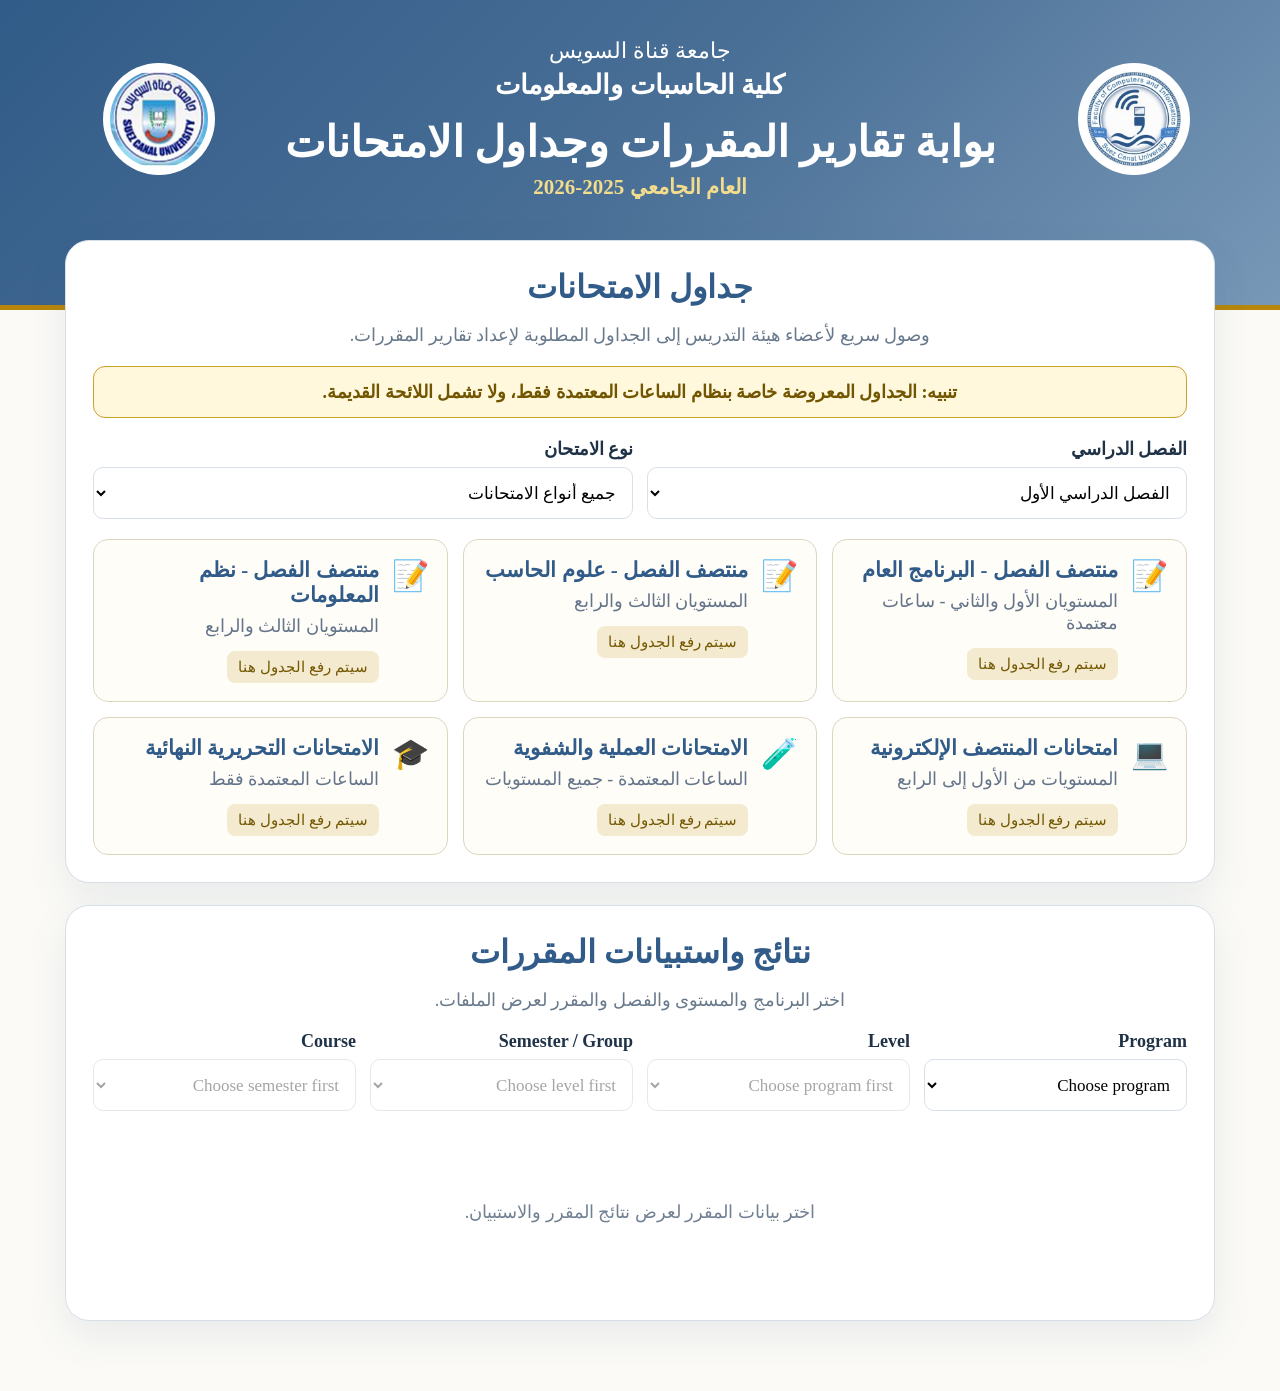
==== index.html @ 8e6a47ce "Add files via upload" ====
<!doctype html><html lang="ar" dir="rtl"><head><meta charset="utf-8"><meta name="viewport" content="width=device-width,initial-scale=1"><title>بوابة تقارير المقررات وجداول الامتحانات</title><link rel="stylesheet" href="assets/style.css"></head><body>
<header><div class="identity"><img src="faculty_computers_information_logo.png" alt="شعار الكلية" class="logo"><div><p>جامعة قناة السويس</p><h2>كلية الحاسبات والمعلومات</h2><h1>بوابة تقارير المقررات وجداول الامتحانات</h1><strong>العام الجامعي 2025-2026</strong></div><img src="suez_canal_university_logo.png" alt="شعار الجامعة" class="logo"></div></header>
<main class="wrap"><section class="timetables"><div class="section-head"><h2>جداول الامتحانات</h2><p>وصول سريع لأعضاء هيئة التدريس إلى الجداول المطلوبة لإعداد تقارير المقررات.</p></div><div class="notice">تنبيه: الجداول المعروضة خاصة بنظام الساعات المعتمدة فقط، ولا تشمل اللائحة القديمة.</div><div class="controls"><label>الفصل الدراسي<select id="term"><option value="first-semester">الفصل الدراسي الأول</option><option value="second-semester">الفصل الدراسي الثاني</option></select></label><label>نوع الامتحان<select id="examType"><option value="all">جميع أنواع الامتحانات</option><option value="midterm">امتحانات المنتصف</option><option value="electronic">المنتصف الإلكتروني</option><option value="practical">العملي والشفوي</option><option value="final">الامتحانات النهائية</option></select></label></div><div id="tableCards" class="table-grid"></div></section>
<section class="course-area"><div class="section-head"><h2>نتائج واستبيانات المقررات</h2><p>اختر البرنامج والمستوى والفصل والمقرر لعرض الملفات.</p></div><div class="filters"><label>Program<select id="program"><option value="">Choose program</option></select></label><label>Level<select id="level" disabled></select></label><label>Semester / Group<select id="group" disabled></select></label><label>Course<select id="course" disabled></select></label></div><div id="empty" class="empty">اختر بيانات المقرر لعرض نتائج المقرر والاستبيان.</div><div id="details" hidden><div class="course-head"><div><h2 id="courseTitle"></h2><span id="courseCode"></span></div><span id="badge"></span></div><div class="files"><div id="fileList" class="file-list"></div><div class="viewer"><div class="viewer-bar"><strong id="fileTitle"></strong><a id="openPdf" target="_blank" rel="noopener">فتح ملف PDF</a></div><div id="viewerBody"></div></div></div></div></section></main>
<script src="assets/timetables.js"></script><script src="data.js"></script><script src="assets/app.js"></script></body></html>
---- assets/style.css ----
:root{--navy:#496f96;--navy2:#7898b7;--gold:#b8860b;--cream:#fbfaf6;--line:#d9e0e7}*{box-sizing:border-box}body,button,input,select{font-family:"Times New Roman",Times,serif}body{margin:0;background:var(--cream);color:#203247;font-size:18px}header{padding:38px 20px 105px;background:linear-gradient(135deg,#315b88,var(--navy),var(--navy2));color:#fff;border-bottom:5px solid var(--gold)}.identity{max-width:1100px;margin:auto;display:grid;grid-template-columns:125px 1fr 125px;align-items:center;gap:20px;text-align:center}.logo{width:112px;height:112px;border-radius:50%;object-fit:contain;background:#fff;padding:7px}.identity p{margin:0;font-size:22px}.identity h2{margin:5px;font-size:27px}.identity h1{margin:16px 0 8px;font-size:43px}.identity strong{color:#f3dc8c;font-size:21px}.wrap{max-width:1180px;margin:auto}.timetables,.course-area{background:#fff;border:1px solid #d7dfe7;border-radius:24px;padding:27px;box-shadow:0 15px 40px #315b8818}.timetables{margin:-70px 15px 22px}.course-area{margin:0 15px 70px}.section-head{text-align:center}.section-head h2{margin:0;color:#315b88;font-size:32px}.section-head p{color:#68798b}.notice{margin:20px 0;padding:14px;text-align:center;border:1px solid #c8a22c;background:#fff8dc;color:#725500;border-radius:12px;font-weight:bold}.controls,.filters{display:grid;grid-template-columns:repeat(2,1fr);gap:14px;margin:20px 0}.filters{grid-template-columns:repeat(4,1fr)}label{font-weight:bold}select{display:block;width:100%;height:52px;margin-top:7px;padding:0 12px;border:1px solid var(--line);border-radius:10px;background:#fff;font-size:17px}.table-grid{display:grid;grid-template-columns:repeat(3,1fr);gap:15px}.table-card{padding:18px;border:1px solid #ddd6bf;border-radius:15px;background:#fffdf8;display:flex;gap:13px}.exam-icon{font-size:30px}.table-card h3{margin:0;color:#315b88;font-size:21px}.table-card p{margin:7px 0 14px;color:#64748b}.table-card a{display:inline-block;padding:8px 12px;color:#fff;background:#315b88;border-radius:8px;text-decoration:none}.checking-tag,.missing-tag{display:inline-block;padding:7px 11px;border-radius:8px;font-size:15px}.checking-tag{background:#eef2f6}.missing-tag{background:#f4ead0;color:#735800}.empty{padding:70px 20px;text-align:center;color:#718093}.course-head{display:flex;justify-content:space-between;align-items:center}.course-head h2{margin-bottom:5px}.course-head #badge{padding:8px 12px;border-radius:99px;background:#eef3f8;color:#315b88}.files{display:grid;grid-template-columns:230px 1fr;gap:18px;margin-top:20px}.file-list button{display:block;width:100%;padding:15px;margin-bottom:10px;text-align:left;border:1px solid var(--line);border-radius:11px;background:#fff;font-size:17px}.file-list button strong,.file-list button small{display:block}.file-list button.active{background:#eef3f8;border-color:#496f96}.viewer{border:1px solid var(--line);border-radius:13px;overflow:hidden}.viewer-bar{padding:13px;display:flex;justify-content:space-between}.viewer-bar a{padding:8px 12px;border-radius:8px;background:#315b88;color:#fff;text-decoration:none}iframe{width:100%;height:620px;border:0}.checking{min-height:450px;display:grid;place-items:center}.unavailable{min-height:450px;padding:35px;display:flex;flex-direction:column;align-items:center;justify-content:center;text-align:center;background:#f8fafc}.unavailable>div{font-size:42px}.unavailable h3{font-size:27px;color:#315b88}.unavailable p{font-size:21px;line-height:1.8}.unavailable span{padding:9px 17px;border-radius:99px;background:#315b88;color:#fff}@media(max-width:850px){.table-grid{grid-template-columns:1fr 1fr}.filters{grid-template-columns:1fr 1fr}.files{grid-template-columns:1fr}}@media(max-width:600px){.identity{grid-template-columns:65px 1fr 65px;gap:8px}.logo{width:62px;height:62px}.identity h1{font-size:27px}.identity h2{font-size:20px}.identity p{font-size:17px}.table-grid,.controls,.filters{grid-template-columns:1fr}.timetables{margin-top:-60px}}
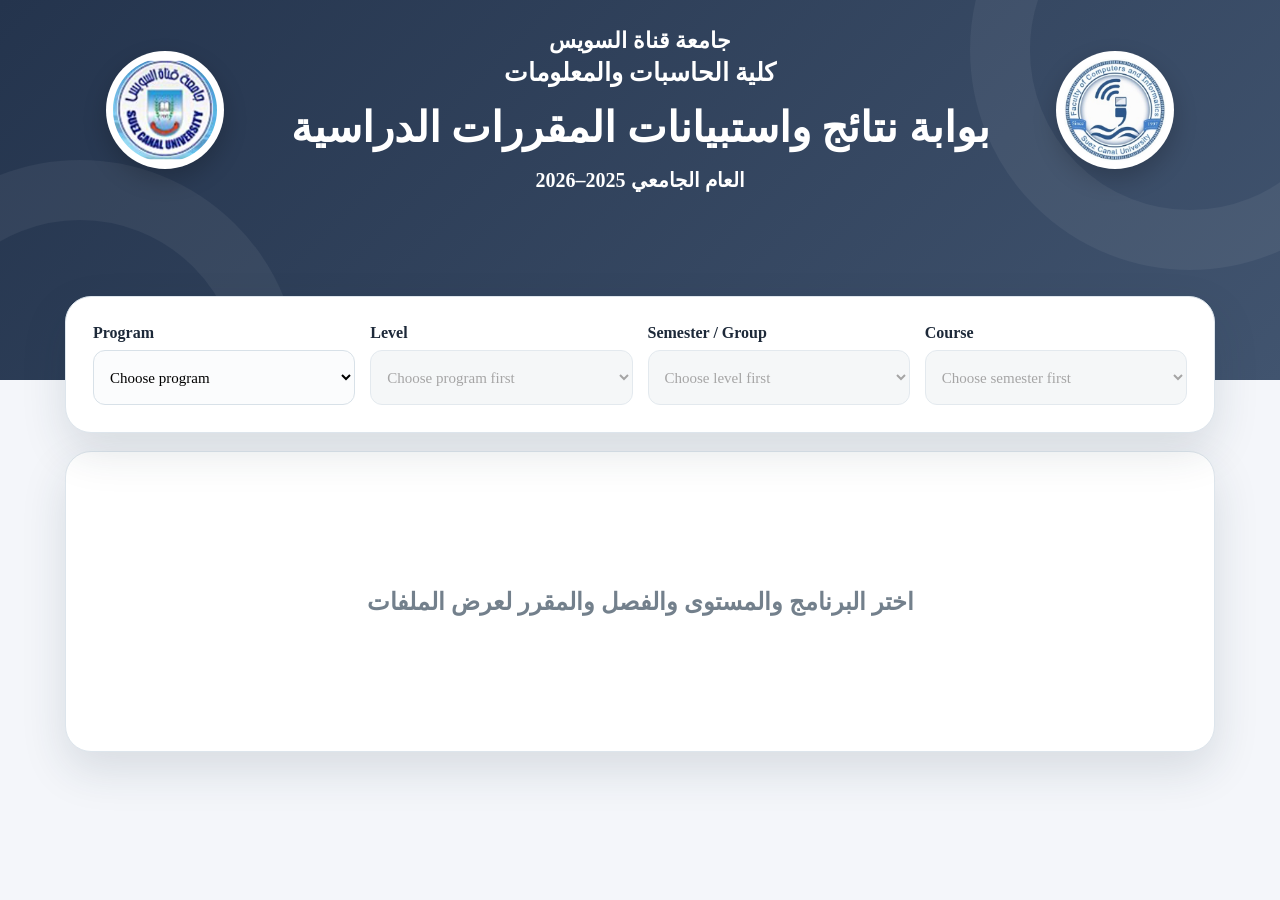
==== commit 70ed143c: "Add files via upload" ====
--- a/index.html
+++ b/index.html
@@ -1,5 +1,30 @@
-<!doctype html><html lang="ar" dir="rtl"><head><meta charset="utf-8"><meta name="viewport" content="width=device-width,initial-scale=1"><title>بوابة تقارير المقررات وجداول الامتحانات</title><link rel="stylesheet" href="assets/style.css"></head><body>
-<header><div class="identity"><img src="faculty_computers_information_logo.png" alt="شعار الكلية" class="logo"><div><p>جامعة قناة السويس</p><h2>كلية الحاسبات والمعلومات</h2><h1>بوابة تقارير المقررات وجداول الامتحانات</h1><strong>العام الجامعي 2025-2026</strong></div><img src="suez_canal_university_logo.png" alt="شعار الجامعة" class="logo"></div></header>
-<main class="wrap"><section class="timetables"><div class="section-head"><h2>جداول الامتحانات</h2><p>وصول سريع لأعضاء هيئة التدريس إلى الجداول المطلوبة لإعداد تقارير المقررات.</p></div><div class="notice">تنبيه: الجداول المعروضة خاصة بنظام الساعات المعتمدة فقط، ولا تشمل اللائحة القديمة.</div><div class="controls"><label>الفصل الدراسي<select id="term"><option value="first-semester">الفصل الدراسي الأول</option><option value="second-semester">الفصل الدراسي الثاني</option></select></label><label>نوع الامتحان<select id="examType"><option value="all">جميع أنواع الامتحانات</option><option value="midterm">امتحانات المنتصف</option><option value="electronic">المنتصف الإلكتروني</option><option value="practical">العملي والشفوي</option><option value="final">الامتحانات النهائية</option></select></label></div><div id="tableCards" class="table-grid"></div></section>
-<section class="course-area"><div class="section-head"><h2>نتائج واستبيانات المقررات</h2><p>اختر البرنامج والمستوى والفصل والمقرر لعرض الملفات.</p></div><div class="filters"><label>Program<select id="program"><option value="">Choose program</option></select></label><label>Level<select id="level" disabled></select></label><label>Semester / Group<select id="group" disabled></select></label><label>Course<select id="course" disabled></select></label></div><div id="empty" class="empty">اختر بيانات المقرر لعرض نتائج المقرر والاستبيان.</div><div id="details" hidden><div class="course-head"><div><h2 id="courseTitle"></h2><span id="courseCode"></span></div><span id="badge"></span></div><div class="files"><div id="fileList" class="file-list"></div><div class="viewer"><div class="viewer-bar"><strong id="fileTitle"></strong><a id="openPdf" target="_blank" rel="noopener">فتح ملف PDF</a></div><div id="viewerBody"></div></div></div></div></section></main>
-<script src="assets/timetables.js"></script><script src="data.js"></script><script src="assets/app.js"></script></body></html>
+<!doctype html>
+<html lang="ar" dir="rtl">
+<head>
+<meta charset="utf-8">
+<meta name="viewport" content="width=device-width,initial-scale=1">
+<title>بوابة نتائج واستبيانات المقررات الدراسية</title>
+<style>
+*{box-sizing:border-box}body{--main:#24344d;--main2:#41546f;--accent:#d7ab32;--soft:#edf1f6;--page:#f4f6fa;margin:0;font-family:"Times New Roman",Times,serif;background:var(--page);color:#1d2939;transition:.3s}body.cs-theme{--main:#087354;--main2:#15936f;--soft:#e8f5f0;--page:#eef8f4}body.is-theme{--main:#126b9c;--main2:#2789b9;--soft:#e6f2fa;--page:#eff7fb}header{position:relative;min-height:380px;padding:28px 20px 130px;background:linear-gradient(135deg,var(--main),var(--main2));color:#fff;overflow:hidden;transition:.3s}header:before,header:after{content:"";position:absolute;width:320px;height:320px;border:60px solid rgba(255,255,255,.055);border-radius:50%}header:before{right:-130px;top:-170px}header:after{left:-140px;bottom:-220px}.identity{position:relative;z-index:2;max-width:1080px;margin:auto;display:grid;grid-template-columns:130px 1fr 130px;align-items:center;gap:20px;text-align:center}.logo{width:118px;height:118px;border-radius:50%;background:#fff;padding:7px;margin:auto;object-fit:contain;box-shadow:0 10px 25px #0003}.uni{font-size:22px;font-weight:700;margin:0 0 4px}.college{font-size:25px;font-weight:700;margin:0 0 15px}.title{font-size:42px;line-height:1.25;margin:0;font-weight:800}.year{font-size:20px;font-weight:700;margin:13px 0 0}.wrap{max-width:1180px;margin:auto}.filters,.content{position:relative;background:#fff;border:1px solid #dde5ec;border-radius:26px;padding:27px;box-shadow:0 18px 45px #1c334522}.filters{direction:ltr;margin:-84px 15px 18px;display:grid;grid-template-columns:repeat(4,1fr);gap:15px;z-index:3}.content{direction:ltr;margin:0 15px 80px;min-height:300px}label{display:block;font-weight:700;margin-bottom:8px}select{width:100%;height:55px;padding:0 12px;border:1px solid #d8e1e8;border-radius:12px;background:#fbfcfd;font:15px "Times New Roman",serif}select:focus{outline:0;border-color:var(--main);box-shadow:0 0 0 3px var(--soft)}select:disabled{background:#f2f4f6}.empty{min-height:245px;display:grid;place-items:center;text-align:center;color:#73808c}.head{display:flex;justify-content:space-between;align-items:center;gap:12px}.badge{background:var(--soft);color:var(--main);padding:8px 12px;border-radius:99px;font-weight:700}.files{display:grid;grid-template-columns:225px 1fr;gap:18px;margin-top:20px}.list button{width:100%;padding:16px;text-align:left;border:1px solid #dce4e9;background:#fff;border-radius:13px;margin-bottom:10px;font:16px "Times New Roman",serif}.list button.active{background:var(--soft);border-color:var(--main)}.viewer{border:1px solid #dce4e9;border-radius:14px;overflow:hidden}.bar{padding:13px 15px;display:flex;justify-content:space-between;align-items:center}.bar a{background:var(--main);color:#fff;text-decoration:none;padding:9px 14px;border-radius:9px}iframe{width:100%;height:64vh;min-height:480px;border:0;background:#eef1f4}.unavailable{width:100%;height:64vh;min-height:480px;padding:45px 25px;display:flex;flex-direction:column;justify-content:center;align-items:center;text-align:center;background:#f8fafc;border-top:1px solid #e5e7eb;direction:rtl}.unavailable-icon{width:82px;height:82px;display:grid;place-items:center;margin-bottom:20px;border:2px solid var(--main);border-radius:50%;background:var(--soft);font-size:38px}.unavailable h3{margin:0 0 14px;color:var(--main);font-size:29px}.unavailable p{max-width:680px;margin:0;color:#475569;font-size:22px;line-height:1.9}.unavailable strong{color:var(--main)}.unavailable-status{margin-top:22px;padding:10px 20px;border-radius:99px;background:var(--main);color:#fff;font-size:18px;font-weight:700}.checking{min-height:480px;display:grid;place-items:center;color:#64748b;font-size:20px}@media(max-width:850px){.filters{grid-template-columns:1fr 1fr}.files{grid-template-columns:1fr}}@media(max-width:650px){.identity{grid-template-columns:70px 1fr 70px;gap:7px}.logo{width:66px;height:66px}.uni{font-size:16px}.college{font-size:18px}.title{font-size:27px}.year{font-size:16px}.filters{grid-template-columns:1fr;margin-top:-65px}.unavailable h3{font-size:24px}.unavailable p{font-size:19px}}
+</style>
+</head>
+<body>
+<header><div class="identity"><img class="logo" src="faculty_computers_information_logo.png?v=4" alt="شعار كلية الحاسبات والمعلومات"><div><p class="uni">جامعة قناة السويس</p><p class="college">كلية الحاسبات والمعلومات</p><h1 class="title">بوابة نتائج واستبيانات المقررات الدراسية</h1><p class="year">العام الجامعي 2025–2026</p></div><img class="logo" src="suez_canal_university_logo.png?v=4" alt="شعار جامعة قناة السويس"></div></header>
+<main class="wrap"><section class="filters"><div><label>Program</label><select id="program"><option value="">Choose program</option></select></div><div><label>Level</label><select id="level" disabled></select></div><div><label>Semester / Group</label><select id="group" disabled></select></div><div><label>Course</label><select id="course" disabled></select></div></section><section class="content"><div id="empty" class="empty"><h2>اختر البرنامج والمستوى والفصل والمقرر لعرض الملفات</h2></div><div id="details" hidden><div class="head"><div><h2 id="title"></h2><span id="code"></span></div><span id="badge" class="badge"></span></div><div class="files"><div id="list" class="list"></div><div class="viewer"><div class="bar"><strong id="ft"></strong><a id="open" target="_blank" rel="noopener noreferrer">فتح ملف PDF</a></div><div id="viewerBody"><iframe id="view" title="معاينة ملف PDF"></iframe></div></div></div></div></section></main>
+<script src="data.js"></script>
+<script>
+const q=x=>document.getElementById(x),P=q('program'),L=q('level'),G=q('group'),C=q('course'),uniq=a=>[...new Set(a)].sort();
+function fill(e,a,t){e.innerHTML=`<option value="">${t}</option>`;a.forEach(v=>e.add(new Option(v,v)));e.disabled=false}
+function reset(e,t){e.innerHTML=`<option value="">${t}</option>`;e.disabled=true}
+function hide(){q('empty').hidden=false;q('details').hidden=true}
+fill(P,uniq(COURSES.map(x=>x.program)),'Choose program');reset(L,'Choose program first');reset(G,'Choose level first');reset(C,'Choose semester first');
+P.onchange=()=>{document.body.classList.remove('cs-theme','is-theme');if(P.value==='Computer Science')document.body.classList.add('cs-theme');if(P.value==='Information Systems')document.body.classList.add('is-theme');reset(L,'Choose program first');reset(G,'Choose level first');reset(C,'Choose semester first');hide();if(P.value)fill(L,uniq(COURSES.filter(x=>x.program===P.value).map(x=>x.level)),'Choose level')};
+L.onchange=()=>{reset(G,'Choose level first');reset(C,'Choose semester first');hide();if(L.value)fill(G,uniq(COURSES.filter(x=>x.program===P.value&&x.level===L.value).map(x=>x.group)),'Choose semester / group')};
+G.onchange=()=>{reset(C,'Choose semester first');hide();if(G.value){let a=COURSES.filter(x=>x.program===P.value&&x.level===L.value&&x.group===G.value);C.innerHTML='<option value="">Choose course</option>';a.forEach(x=>C.add(new Option(`${x.code} - ${x.name}`,x.code)));C.disabled=false}};
+C.onchange=()=>{if(!C.value)return hide();show(COURSES.find(x=>x.program===P.value&&x.level===L.value&&x.group===G.value&&x.code===C.value))};
+function slug(s){return s.toLowerCase().replaceAll(' ','-')}
+function show(x){q('empty').hidden=true;q('details').hidden=false;q('title').textContent=x.name;q('code').textContent=x.code;q('badge').textContent=`${x.program} • ${x.level} • ${x.group}`;let root=`pdfs/2025-2026/${slug(x.program)}/${x.code.toLowerCase()}`;q('list').innerHTML='';[['Course Results','course-results.pdf','نتائج المقرر'],['Course Survey','course-survey.pdf','استبيان المقرر']].forEach((f,i)=>{let b=document.createElement('button');b.innerHTML=`<strong>📄 ${f[0]}</strong><br><small>${f[1]}</small>`;b.onclick=()=>openf(root+'/'+f[1],f[0],f[2],b);q('list').appendChild(b);if(!i)openf(root+'/'+f[1],f[0],f[2],b)})}
+async function openf(u,t,arabicType,b){document.querySelectorAll('.list button').forEach(x=>x.classList.remove('active'));b.classList.add('active');q('ft').textContent=t;q('open').style.display='none';q('viewerBody').innerHTML='<div class="checking">جارٍ التحقق من توفر الملف...</div>';try{const response=await fetch(u,{method:'HEAD',cache:'no-store'});if(!response.ok)throw new Error('Not found');q('open').href=u;q('open').style.display='inline-block';q('viewerBody').innerHTML=`<iframe id="view" title="${arabicType}" src="${u}#toolbar=1&navpanes=0"></iframe>`}catch(error){q('viewerBody').innerHTML=`<div class="unavailable"><div class="unavailable-icon">📄</div><h3>لا يوجد ${arabicType} للعام الجامعي 2025–2026</h3><p>لم يتم تدريس هذا المقرر خلال العام الجامعي <strong>2025–2026</strong>، ولذلك لا يتوفر ${arabicType} لهذا المقرر.</p><span class="unavailable-status">المقرر لم يُطرح خلال هذا العام</span></div>`}}
+</script>
+</body>
+</html>
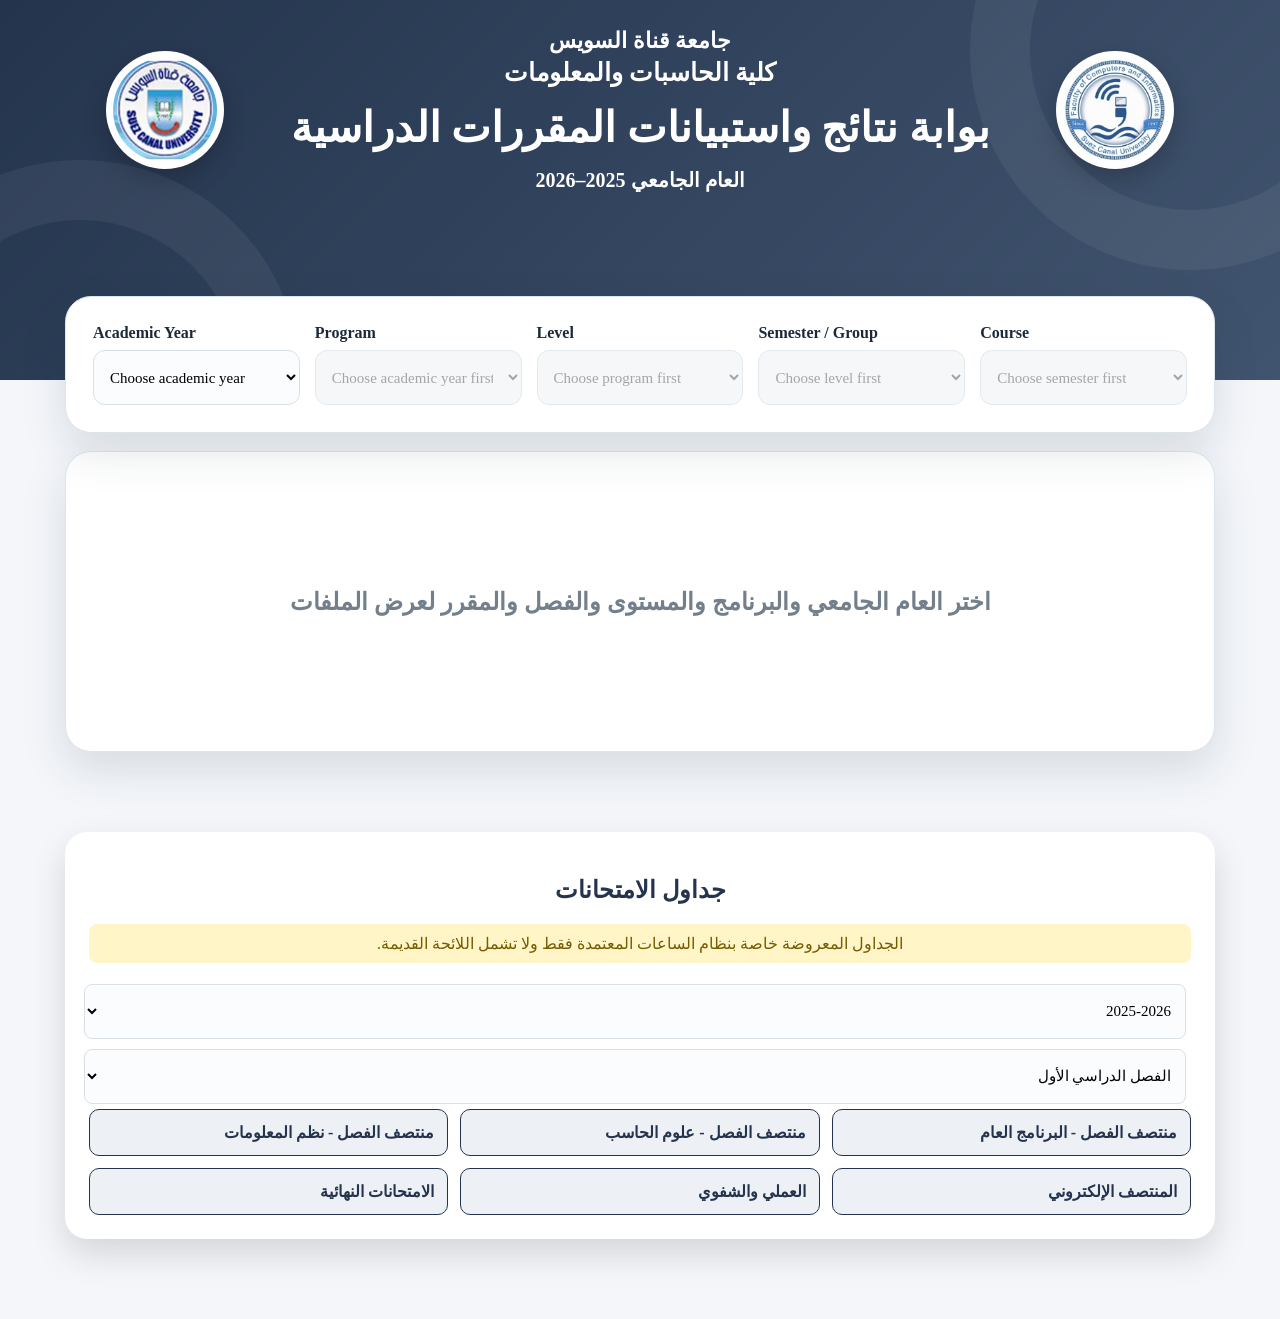
==== commit ebfac049: "Add files via upload" ====
--- a/index.html
+++ b/index.html
@@ -1,30 +1,5 @@
-<!doctype html>
-<html lang="ar" dir="rtl">
-<head>
-<meta charset="utf-8">
-<meta name="viewport" content="width=device-width,initial-scale=1">
-<title>بوابة نتائج واستبيانات المقررات الدراسية</title>
-<style>
-*{box-sizing:border-box}body{--main:#24344d;--main2:#41546f;--accent:#d7ab32;--soft:#edf1f6;--page:#f4f6fa;margin:0;font-family:"Times New Roman",Times,serif;background:var(--page);color:#1d2939;transition:.3s}body.cs-theme{--main:#087354;--main2:#15936f;--soft:#e8f5f0;--page:#eef8f4}body.is-theme{--main:#126b9c;--main2:#2789b9;--soft:#e6f2fa;--page:#eff7fb}header{position:relative;min-height:380px;padding:28px 20px 130px;background:linear-gradient(135deg,var(--main),var(--main2));color:#fff;overflow:hidden;transition:.3s}header:before,header:after{content:"";position:absolute;width:320px;height:320px;border:60px solid rgba(255,255,255,.055);border-radius:50%}header:before{right:-130px;top:-170px}header:after{left:-140px;bottom:-220px}.identity{position:relative;z-index:2;max-width:1080px;margin:auto;display:grid;grid-template-columns:130px 1fr 130px;align-items:center;gap:20px;text-align:center}.logo{width:118px;height:118px;border-radius:50%;background:#fff;padding:7px;margin:auto;object-fit:contain;box-shadow:0 10px 25px #0003}.uni{font-size:22px;font-weight:700;margin:0 0 4px}.college{font-size:25px;font-weight:700;margin:0 0 15px}.title{font-size:42px;line-height:1.25;margin:0;font-weight:800}.year{font-size:20px;font-weight:700;margin:13px 0 0}.wrap{max-width:1180px;margin:auto}.filters,.content{position:relative;background:#fff;border:1px solid #dde5ec;border-radius:26px;padding:27px;box-shadow:0 18px 45px #1c334522}.filters{direction:ltr;margin:-84px 15px 18px;display:grid;grid-template-columns:repeat(4,1fr);gap:15px;z-index:3}.content{direction:ltr;margin:0 15px 80px;min-height:300px}label{display:block;font-weight:700;margin-bottom:8px}select{width:100%;height:55px;padding:0 12px;border:1px solid #d8e1e8;border-radius:12px;background:#fbfcfd;font:15px "Times New Roman",serif}select:focus{outline:0;border-color:var(--main);box-shadow:0 0 0 3px var(--soft)}select:disabled{background:#f2f4f6}.empty{min-height:245px;display:grid;place-items:center;text-align:center;color:#73808c}.head{display:flex;justify-content:space-between;align-items:center;gap:12px}.badge{background:var(--soft);color:var(--main);padding:8px 12px;border-radius:99px;font-weight:700}.files{display:grid;grid-template-columns:225px 1fr;gap:18px;margin-top:20px}.list button{width:100%;padding:16px;text-align:left;border:1px solid #dce4e9;background:#fff;border-radius:13px;margin-bottom:10px;font:16px "Times New Roman",serif}.list button.active{background:var(--soft);border-color:var(--main)}.viewer{border:1px solid #dce4e9;border-radius:14px;overflow:hidden}.bar{padding:13px 15px;display:flex;justify-content:space-between;align-items:center}.bar a{background:var(--main);color:#fff;text-decoration:none;padding:9px 14px;border-radius:9px}iframe{width:100%;height:64vh;min-height:480px;border:0;background:#eef1f4}.unavailable{width:100%;height:64vh;min-height:480px;padding:45px 25px;display:flex;flex-direction:column;justify-content:center;align-items:center;text-align:center;background:#f8fafc;border-top:1px solid #e5e7eb;direction:rtl}.unavailable-icon{width:82px;height:82px;display:grid;place-items:center;margin-bottom:20px;border:2px solid var(--main);border-radius:50%;background:var(--soft);font-size:38px}.unavailable h3{margin:0 0 14px;color:var(--main);font-size:29px}.unavailable p{max-width:680px;margin:0;color:#475569;font-size:22px;line-height:1.9}.unavailable strong{color:var(--main)}.unavailable-status{margin-top:22px;padding:10px 20px;border-radius:99px;background:var(--main);color:#fff;font-size:18px;font-weight:700}.checking{min-height:480px;display:grid;place-items:center;color:#64748b;font-size:20px}@media(max-width:850px){.filters{grid-template-columns:1fr 1fr}.files{grid-template-columns:1fr}}@media(max-width:650px){.identity{grid-template-columns:70px 1fr 70px;gap:7px}.logo{width:66px;height:66px}.uni{font-size:16px}.college{font-size:18px}.title{font-size:27px}.year{font-size:16px}.filters{grid-template-columns:1fr;margin-top:-65px}.unavailable h3{font-size:24px}.unavailable p{font-size:19px}}
-</style>
-</head>
-<body>
-<header><div class="identity"><img class="logo" src="faculty_computers_information_logo.png?v=4" alt="شعار كلية الحاسبات والمعلومات"><div><p class="uni">جامعة قناة السويس</p><p class="college">كلية الحاسبات والمعلومات</p><h1 class="title">بوابة نتائج واستبيانات المقررات الدراسية</h1><p class="year">العام الجامعي 2025–2026</p></div><img class="logo" src="suez_canal_university_logo.png?v=4" alt="شعار جامعة قناة السويس"></div></header>
-<main class="wrap"><section class="filters"><div><label>Program</label><select id="program"><option value="">Choose program</option></select></div><div><label>Level</label><select id="level" disabled></select></div><div><label>Semester / Group</label><select id="group" disabled></select></div><div><label>Course</label><select id="course" disabled></select></div></section><section class="content"><div id="empty" class="empty"><h2>اختر البرنامج والمستوى والفصل والمقرر لعرض الملفات</h2></div><div id="details" hidden><div class="head"><div><h2 id="title"></h2><span id="code"></span></div><span id="badge" class="badge"></span></div><div class="files"><div id="list" class="list"></div><div class="viewer"><div class="bar"><strong id="ft"></strong><a id="open" target="_blank" rel="noopener noreferrer">فتح ملف PDF</a></div><div id="viewerBody"><iframe id="view" title="معاينة ملف PDF"></iframe></div></div></div></div></section></main>
-<script src="data.js"></script>
-<script>
-const q=x=>document.getElementById(x),P=q('program'),L=q('level'),G=q('group'),C=q('course'),uniq=a=>[...new Set(a)].sort();
-function fill(e,a,t){e.innerHTML=`<option value="">${t}</option>`;a.forEach(v=>e.add(new Option(v,v)));e.disabled=false}
-function reset(e,t){e.innerHTML=`<option value="">${t}</option>`;e.disabled=true}
-function hide(){q('empty').hidden=false;q('details').hidden=true}
-fill(P,uniq(COURSES.map(x=>x.program)),'Choose program');reset(L,'Choose program first');reset(G,'Choose level first');reset(C,'Choose semester first');
-P.onchange=()=>{document.body.classList.remove('cs-theme','is-theme');if(P.value==='Computer Science')document.body.classList.add('cs-theme');if(P.value==='Information Systems')document.body.classList.add('is-theme');reset(L,'Choose program first');reset(G,'Choose level first');reset(C,'Choose semester first');hide();if(P.value)fill(L,uniq(COURSES.filter(x=>x.program===P.value).map(x=>x.level)),'Choose level')};
-L.onchange=()=>{reset(G,'Choose level first');reset(C,'Choose semester first');hide();if(L.value)fill(G,uniq(COURSES.filter(x=>x.program===P.value&&x.level===L.value).map(x=>x.group)),'Choose semester / group')};
-G.onchange=()=>{reset(C,'Choose semester first');hide();if(G.value){let a=COURSES.filter(x=>x.program===P.value&&x.level===L.value&&x.group===G.value);C.innerHTML='<option value="">Choose course</option>';a.forEach(x=>C.add(new Option(`${x.code} - ${x.name}`,x.code)));C.disabled=false}};
-C.onchange=()=>{if(!C.value)return hide();show(COURSES.find(x=>x.program===P.value&&x.level===L.value&&x.group===G.value&&x.code===C.value))};
-function slug(s){return s.toLowerCase().replaceAll(' ','-')}
-function show(x){q('empty').hidden=true;q('details').hidden=false;q('title').textContent=x.name;q('code').textContent=x.code;q('badge').textContent=`${x.program} • ${x.level} • ${x.group}`;let root=`pdfs/2025-2026/${slug(x.program)}/${x.code.toLowerCase()}`;q('list').innerHTML='';[['Course Results','course-results.pdf','نتائج المقرر'],['Course Survey','course-survey.pdf','استبيان المقرر']].forEach((f,i)=>{let b=document.createElement('button');b.innerHTML=`<strong>📄 ${f[0]}</strong><br><small>${f[1]}</small>`;b.onclick=()=>openf(root+'/'+f[1],f[0],f[2],b);q('list').appendChild(b);if(!i)openf(root+'/'+f[1],f[0],f[2],b)})}
-async function openf(u,t,arabicType,b){document.querySelectorAll('.list button').forEach(x=>x.classList.remove('active'));b.classList.add('active');q('ft').textContent=t;q('open').style.display='none';q('viewerBody').innerHTML='<div class="checking">جارٍ التحقق من توفر الملف...</div>';try{const response=await fetch(u,{method:'HEAD',cache:'no-store'});if(!response.ok)throw new Error('Not found');q('open').href=u;q('open').style.display='inline-block';q('viewerBody').innerHTML=`<iframe id="view" title="${arabicType}" src="${u}#toolbar=1&navpanes=0"></iframe>`}catch(error){q('viewerBody').innerHTML=`<div class="unavailable"><div class="unavailable-icon">📄</div><h3>لا يوجد ${arabicType} للعام الجامعي 2025–2026</h3><p>لم يتم تدريس هذا المقرر خلال العام الجامعي <strong>2025–2026</strong>، ولذلك لا يتوفر ${arabicType} لهذا المقرر.</p><span class="unavailable-status">المقرر لم يُطرح خلال هذا العام</span></div>`}}
-</script>
-</body>
-</html>
+<!doctype html><html lang="ar" dir="rtl"><head><meta charset="utf-8"><meta name="viewport" content="width=device-width,initial-scale=1"><title>بوابة نتائج واستبيانات المقررات الدراسية</title><style>
+*{box-sizing:border-box}body{--main:#24344d;--main2:#41546f;--accent:#d7ab32;--soft:#edf1f6;--page:#f4f6fa;margin:0;font-family:"Times New Roman",Times,serif;background:var(--page);color:#1d2939;transition:.3s}body.cs-theme{--main:#087354;--main2:#15936f;--soft:#e8f5f0;--page:#eef8f4}body.is-theme{--main:#126b9c;--main2:#2789b9;--soft:#e6f2fa;--page:#eff7fb}header{position:relative;min-height:380px;padding:28px 20px 130px;background:linear-gradient(135deg,var(--main),var(--main2));color:#fff;overflow:hidden;transition:.3s}header:before,header:after{content:"";position:absolute;width:320px;height:320px;border:60px solid rgba(255,255,255,.055);border-radius:50%}header:before{right:-130px;top:-170px}header:after{left:-140px;bottom:-220px}.identity{position:relative;z-index:2;max-width:1080px;margin:auto;display:grid;grid-template-columns:130px 1fr 130px;align-items:center;gap:20px;text-align:center}.logo{width:118px;height:118px;border-radius:50%;background:#fff;padding:7px;margin:auto;object-fit:contain;box-shadow:0 10px 25px #0003}.uni{font-size:22px;font-weight:700;margin:0 0 4px}.college{font-size:25px;font-weight:700;margin:0 0 15px}.title{font-size:42px;line-height:1.25;margin:0;font-weight:800}.year{font-size:20px;font-weight:700;margin:13px 0 0}.wrap{max-width:1180px;margin:auto}.filters,.content{position:relative;background:#fff;border:1px solid #dde5ec;border-radius:26px;padding:27px;box-shadow:0 18px 45px #1c334522}.filters{direction:ltr;margin:-84px 15px 18px;display:grid;grid-template-columns:repeat(5,1fr);gap:15px;z-index:3}.content{direction:ltr;margin:0 15px 80px;min-height:300px}label{display:block;font-weight:700;margin-bottom:8px}select{width:100%;height:55px;padding:0 12px;border:1px solid #d8e1e8;border-radius:12px;background:#fbfcfd;font:15px "Times New Roman",serif}select:focus{outline:0;border-color:var(--main);box-shadow:0 0 0 3px var(--soft)}select:disabled{background:#f2f4f6}.empty{min-height:245px;display:grid;place-items:center;text-align:center;color:#73808c}.head{display:flex;justify-content:space-between;align-items:center;gap:12px}.badge{background:var(--soft);color:var(--main);padding:8px 12px;border-radius:99px;font-weight:700}.files{display:grid;grid-template-columns:225px 1fr;gap:18px;margin-top:20px}.list button{width:100%;padding:16px;text-align:left;border:1px solid #dce4e9;background:#fff;border-radius:13px;margin-bottom:10px;font:16px "Times New Roman",serif}.list button.active{background:var(--soft);border-color:var(--main)}.viewer{border:1px solid #dce4e9;border-radius:14px;overflow:hidden}.bar{padding:13px 15px;display:flex;justify-content:space-between;align-items:center}.bar a{background:var(--main);color:#fff;text-decoration:none;padding:9px 14px;border-radius:9px}iframe{width:100%;height:64vh;min-height:480px;border:0;background:#eef1f4}@media(max-width:850px){.filters{grid-template-columns:1fr 1fr}.files{grid-template-columns:1fr}}@media(max-width:650px){.identity{grid-template-columns:70px 1fr 70px;gap:7px}.logo{width:66px;height:66px}.uni{font-size:16px}.college{font-size:18px}.title{font-size:27px}.year{font-size:16px}.filters{grid-template-columns:1fr;margin-top:-65px}}
+.tt{max-width:1150px;margin:25px 15px 80px;background:#fff;padding:24px;border-radius:22px;position:relative;z-index:1;box-shadow:0 15px 35px #0002}.tt h2{text-align:center;color:var(--main)}.ttc{display:grid;grid-template-columns:repeat(3,1fr);gap:12px}.tt select{padding:10px;margin:5px;border-radius:8px}.tt a{display:block;padding:13px;background:var(--soft);color:var(--main);border:1px solid var(--main);border-radius:10px;text-decoration:none;font-weight:bold}.tt iframe{width:100%;height:650px;border:0;margin-top:15px}.ttnote{text-align:center;color:#765b00;background:#fff5c7;padding:10px;border-radius:8px}@media(max-width:700px){.ttc{grid-template-columns:1fr}}</style></head><body><header><div class="identity"><img class="logo" src="faculty_computers_information_logo.png?v=4" alt="شعار كلية الحاسبات والمعلومات"><div><p class="uni">جامعة قناة السويس</p><p class="college">كلية الحاسبات والمعلومات</p><h1 class="title">بوابة نتائج واستبيانات المقررات الدراسية</h1><p class="year">العام الجامعي 2025–2026</p></div><img class="logo" src="suez_canal_university_logo.png?v=4" alt="شعار جامعة قناة السويس"></div></header><main class="wrap"><section class="filters"><div><label>Academic Year</label><select id="academicYear"><option value="">Choose academic year</option><option value="2024-2025">2024-2025</option><option value="2025-2026">2025-2026</option></select></div><div><label>Program</label><select id="program" disabled><option value="">Choose academic year first</option></select></div><div><label>Level</label><select id="level" disabled></select></div><div><label>Semester / Group</label><select id="group" disabled></select></div><div><label>Course</label><select id="course" disabled></select></div></section><section class="content"><div id="empty" class="empty"><h2>اختر العام الجامعي والبرنامج والمستوى والفصل والمقرر لعرض الملفات</h2></div><div id="details" hidden><div class="head"><div><h2 id="title"></h2><span id="code"></span></div><span id="badge" class="badge"></span></div><div class="files"><div id="list" class="list"></div><div class="viewer"><div class="bar"><strong id="ft"></strong><a id="open" target="_blank">فتح ملف PDF</a></div><iframe id="view"></iframe></div></div></div></section><section class="tt"><h2>جداول الامتحانات</h2><p class="ttnote">الجداول المعروضة خاصة بنظام الساعات المعتمدة فقط ولا تشمل اللائحة القديمة.</p><div style="text-align:center"><select id="ty"><option>2025-2026</option><option>2024-2025</option></select><select id="ts"><option value="first-semester">الفصل الدراسي الأول</option><option value="second-semester">الفصل الدراسي الثاني</option></select></div><div id="tc" class="ttc"></div><div id="tv"></div></section></main><script src="data.js"></script><script>
+const q=x=>document.getElementById(x),Y=q('academicYear'),P=q('program'),L=q('level'),G=q('group'),C=q('course'),uniq=a=>[...new Set(a)].sort();function fill(e,a,t){e.innerHTML=`<option value="">${t}</option>`;a.forEach(v=>e.add(new Option(v,v)));e.disabled=false}function reset(e,t){e.innerHTML=`<option value="">${t}</option>`;e.disabled=true}function hide(){q('empty').hidden=false;q('details').hidden=true}reset(P,'Choose academic year first');reset(L,'Choose program first');reset(G,'Choose level first');reset(C,'Choose semester first');Y.onchange=()=>{reset(P,'Choose academic year first');reset(L,'Choose program first');reset(G,'Choose level first');reset(C,'Choose semester first');hide();if(Y.value)fill(P,uniq(COURSES.map(x=>x.program)),'Choose program')};P.onchange=()=>{document.body.classList.remove('cs-theme','is-theme');if(P.value==='Computer Science')document.body.classList.add('cs-theme');if(P.value==='Information Systems')document.body.classList.add('is-theme');reset(L,'Choose program first');reset(G,'Choose level first');reset(C,'Choose semester first');hide();if(P.value)fill(L,uniq(COURSES.filter(x=>x.program===P.value).map(x=>x.level)),'Choose level')};L.onchange=()=>{reset(G,'Choose level first');reset(C,'Choose semester first');hide();if(L.value)fill(G,uniq(COURSES.filter(x=>x.program===P.value&&x.level===L.value).map(x=>x.group)),'Choose semester / group')};G.onchange=()=>{reset(C,'Choose semester first');hide();if(G.value){let a=COURSES.filter(x=>x.program===P.value&&x.level===L.value&&x.group===G.value);C.innerHTML='<option value="">Choose course</option>';a.forEach(x=>C.add(new Option(`${x.code} - ${x.name}`,x.code)));C.disabled=false}};C.onchange=()=>{if(!C.value)return hide();show(COURSES.find(x=>x.program===P.value&&x.level===L.value&&x.group===G.value&&x.code===C.value))};function slug(s){return s.toLowerCase().replaceAll(' ','-')}function show(x){q('empty').hidden=true;q('details').hidden=false;q('title').textContent=x.name;q('code').textContent=x.code;q('badge').textContent=`${x.program} • ${x.level} • ${x.group}`;let root=`pdfs/${Y.value}/${slug(x.program)}/${x.code.toLowerCase()}`;q('list').innerHTML='';[['Course Results','course-results.pdf'],['Course Survey','course-survey.pdf']].forEach((f,i)=>{let b=document.createElement('button');b.innerHTML=`<strong>📄 ${f[0]}</strong><br><small>${f[1]}</small>`;b.onclick=()=>openf(root+'/'+f[1],f[0],b);q('list').appendChild(b);if(!i)openf(root+'/'+f[1],f[0],b)})}function openf(u,t,b){document.querySelectorAll('.list button').forEach(x=>x.classList.remove('active'));b.classList.add('active');q('ft').textContent=t;q('open').href=u;q('view').src=u+'#toolbar=1&navpanes=0'}
+Y.addEventListener('change',()=>{if(typeof ty!=='undefined'&&Y.value){ty.value=Y.value;rt();}});</script><script>const tables=[['first-semester','منتصف الفصل - البرنامج العام','midterm-general.pdf'],['first-semester','منتصف الفصل - علوم الحاسب','midterm-cs.pdf'],['first-semester','منتصف الفصل - نظم المعلومات','midterm-is.pdf'],['first-semester','المنتصف الإلكتروني','electronic.pdf'],['first-semester','العملي والشفوي','practical.pdf'],['first-semester','الامتحانات النهائية','final.pdf'],['second-semester','منتصف الفصل - البرنامج العام','midterm-general.pdf'],['second-semester','منتصف الفصل - علوم الحاسب','midterm-cs.pdf'],['second-semester','منتصف الفصل - نظم المعلومات','midterm-is.pdf'],['second-semester','المنتصف الإلكتروني','electronic.pdf'],['second-semester','العملي والشفوي','practical.pdf'],['second-semester','النهائي - البرامج الخاصة','final-special.pdf']];function rt(){let y=ty.value,t=ts.value;tc.innerHTML='';tv.innerHTML='';tables.filter(x=>x[0]==t).forEach(x=>{let a=document.createElement('a');a.textContent=x[1];let u=`timetables/${y}/${t}/${x[2]}`;a.href=u;a.target='_blank';a.onclick=e=>{e.preventDefault();tv.innerHTML=`<iframe src="${u}#toolbar=1"></iframe>`};tc.appendChild(a)})}ty.onchange=rt;ts.onchange=rt;rt();</script></body></html>
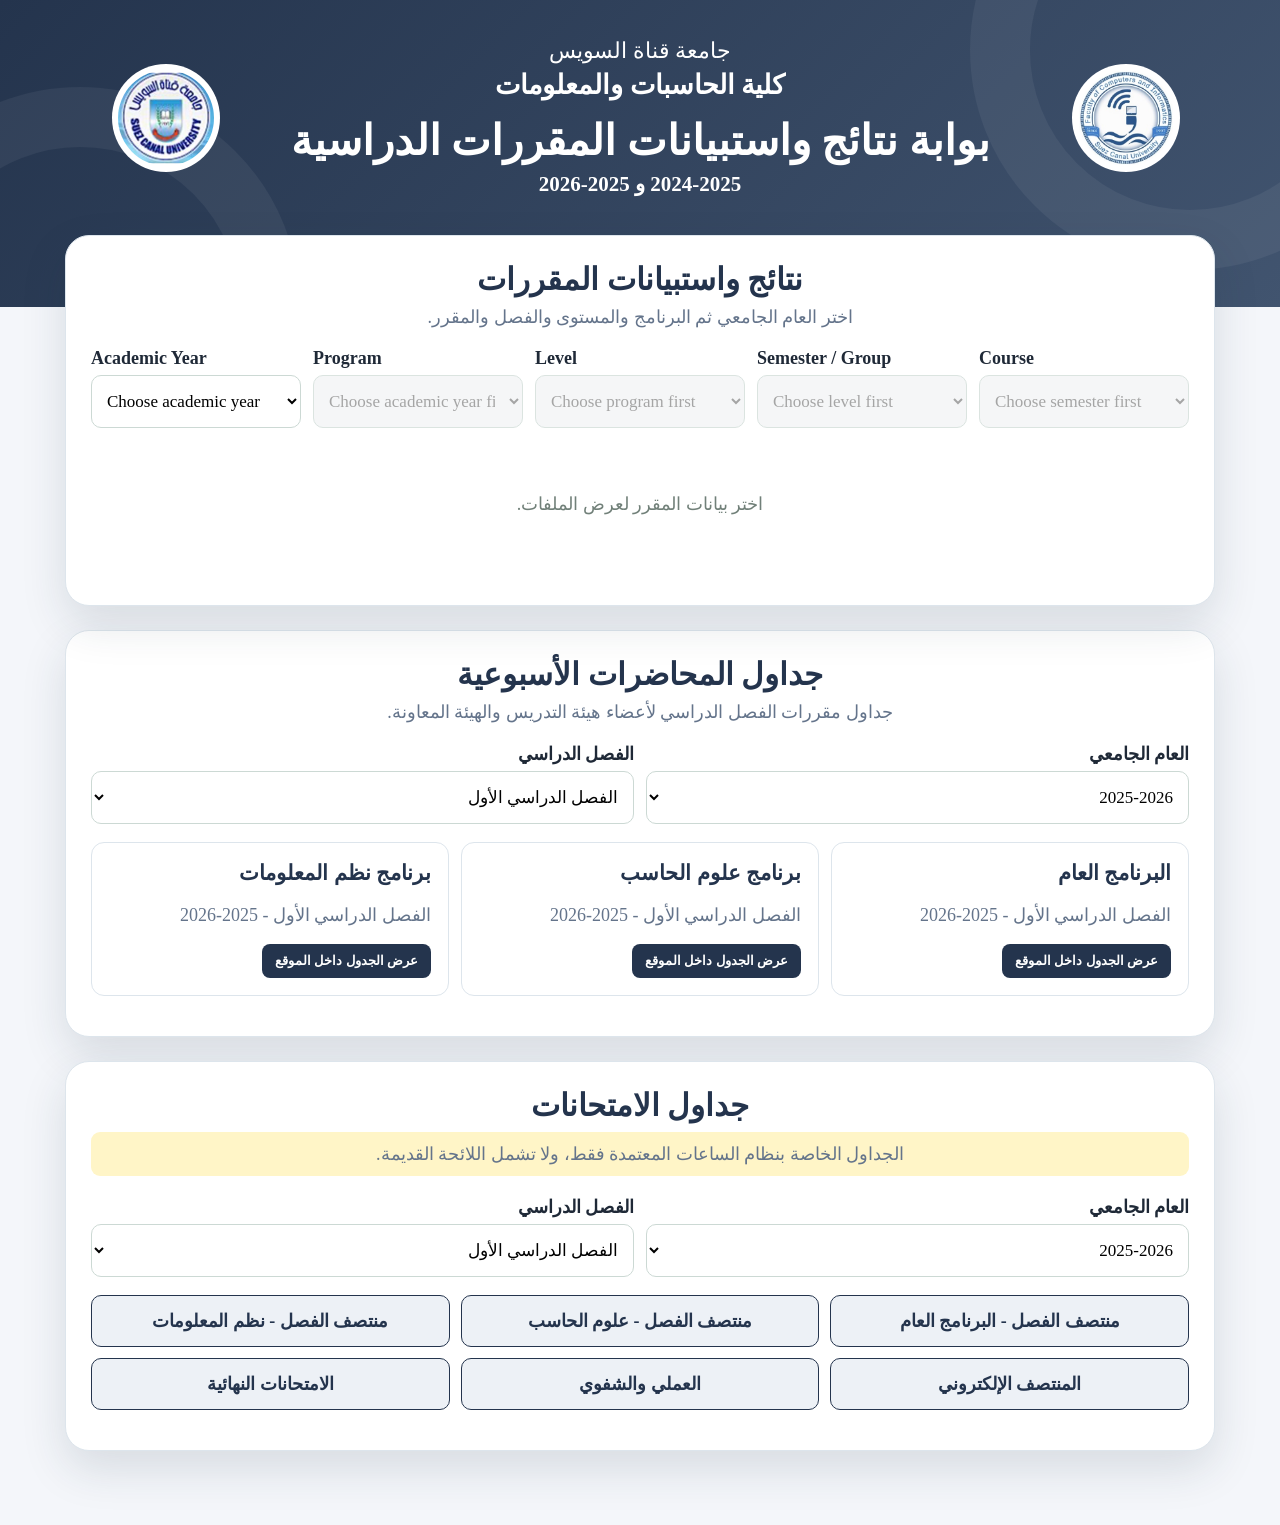
==== commit 157664e2: "Add files via upload" ====
--- a/index.html
+++ b/index.html
@@ -1,5 +1,10 @@
-<!doctype html><html lang="ar" dir="rtl"><head><meta charset="utf-8"><meta name="viewport" content="width=device-width,initial-scale=1"><title>بوابة نتائج واستبيانات المقررات الدراسية</title><style>
-*{box-sizing:border-box}body{--main:#24344d;--main2:#41546f;--accent:#d7ab32;--soft:#edf1f6;--page:#f4f6fa;margin:0;font-family:"Times New Roman",Times,serif;background:var(--page);color:#1d2939;transition:.3s}body.cs-theme{--main:#087354;--main2:#15936f;--soft:#e8f5f0;--page:#eef8f4}body.is-theme{--main:#126b9c;--main2:#2789b9;--soft:#e6f2fa;--page:#eff7fb}header{position:relative;min-height:380px;padding:28px 20px 130px;background:linear-gradient(135deg,var(--main),var(--main2));color:#fff;overflow:hidden;transition:.3s}header:before,header:after{content:"";position:absolute;width:320px;height:320px;border:60px solid rgba(255,255,255,.055);border-radius:50%}header:before{right:-130px;top:-170px}header:after{left:-140px;bottom:-220px}.identity{position:relative;z-index:2;max-width:1080px;margin:auto;display:grid;grid-template-columns:130px 1fr 130px;align-items:center;gap:20px;text-align:center}.logo{width:118px;height:118px;border-radius:50%;background:#fff;padding:7px;margin:auto;object-fit:contain;box-shadow:0 10px 25px #0003}.uni{font-size:22px;font-weight:700;margin:0 0 4px}.college{font-size:25px;font-weight:700;margin:0 0 15px}.title{font-size:42px;line-height:1.25;margin:0;font-weight:800}.year{font-size:20px;font-weight:700;margin:13px 0 0}.wrap{max-width:1180px;margin:auto}.filters,.content{position:relative;background:#fff;border:1px solid #dde5ec;border-radius:26px;padding:27px;box-shadow:0 18px 45px #1c334522}.filters{direction:ltr;margin:-84px 15px 18px;display:grid;grid-template-columns:repeat(5,1fr);gap:15px;z-index:3}.content{direction:ltr;margin:0 15px 80px;min-height:300px}label{display:block;font-weight:700;margin-bottom:8px}select{width:100%;height:55px;padding:0 12px;border:1px solid #d8e1e8;border-radius:12px;background:#fbfcfd;font:15px "Times New Roman",serif}select:focus{outline:0;border-color:var(--main);box-shadow:0 0 0 3px var(--soft)}select:disabled{background:#f2f4f6}.empty{min-height:245px;display:grid;place-items:center;text-align:center;color:#73808c}.head{display:flex;justify-content:space-between;align-items:center;gap:12px}.badge{background:var(--soft);color:var(--main);padding:8px 12px;border-radius:99px;font-weight:700}.files{display:grid;grid-template-columns:225px 1fr;gap:18px;margin-top:20px}.list button{width:100%;padding:16px;text-align:left;border:1px solid #dce4e9;background:#fff;border-radius:13px;margin-bottom:10px;font:16px "Times New Roman",serif}.list button.active{background:var(--soft);border-color:var(--main)}.viewer{border:1px solid #dce4e9;border-radius:14px;overflow:hidden}.bar{padding:13px 15px;display:flex;justify-content:space-between;align-items:center}.bar a{background:var(--main);color:#fff;text-decoration:none;padding:9px 14px;border-radius:9px}iframe{width:100%;height:64vh;min-height:480px;border:0;background:#eef1f4}@media(max-width:850px){.filters{grid-template-columns:1fr 1fr}.files{grid-template-columns:1fr}}@media(max-width:650px){.identity{grid-template-columns:70px 1fr 70px;gap:7px}.logo{width:66px;height:66px}.uni{font-size:16px}.college{font-size:18px}.title{font-size:27px}.year{font-size:16px}.filters{grid-template-columns:1fr;margin-top:-65px}}
-.tt{max-width:1150px;margin:25px 15px 80px;background:#fff;padding:24px;border-radius:22px;position:relative;z-index:1;box-shadow:0 15px 35px #0002}.tt h2{text-align:center;color:var(--main)}.ttc{display:grid;grid-template-columns:repeat(3,1fr);gap:12px}.tt select{padding:10px;margin:5px;border-radius:8px}.tt a{display:block;padding:13px;background:var(--soft);color:var(--main);border:1px solid var(--main);border-radius:10px;text-decoration:none;font-weight:bold}.tt iframe{width:100%;height:650px;border:0;margin-top:15px}.ttnote{text-align:center;color:#765b00;background:#fff5c7;padding:10px;border-radius:8px}@media(max-width:700px){.ttc{grid-template-columns:1fr}}</style></head><body><header><div class="identity"><img class="logo" src="faculty_computers_information_logo.png?v=4" alt="شعار كلية الحاسبات والمعلومات"><div><p class="uni">جامعة قناة السويس</p><p class="college">كلية الحاسبات والمعلومات</p><h1 class="title">بوابة نتائج واستبيانات المقررات الدراسية</h1><p class="year">العام الجامعي 2025–2026</p></div><img class="logo" src="suez_canal_university_logo.png?v=4" alt="شعار جامعة قناة السويس"></div></header><main class="wrap"><section class="filters"><div><label>Academic Year</label><select id="academicYear"><option value="">Choose academic year</option><option value="2024-2025">2024-2025</option><option value="2025-2026">2025-2026</option></select></div><div><label>Program</label><select id="program" disabled><option value="">Choose academic year first</option></select></div><div><label>Level</label><select id="level" disabled></select></div><div><label>Semester / Group</label><select id="group" disabled></select></div><div><label>Course</label><select id="course" disabled></select></div></section><section class="content"><div id="empty" class="empty"><h2>اختر العام الجامعي والبرنامج والمستوى والفصل والمقرر لعرض الملفات</h2></div><div id="details" hidden><div class="head"><div><h2 id="title"></h2><span id="code"></span></div><span id="badge" class="badge"></span></div><div class="files"><div id="list" class="list"></div><div class="viewer"><div class="bar"><strong id="ft"></strong><a id="open" target="_blank">فتح ملف PDF</a></div><iframe id="view"></iframe></div></div></div></section><section class="tt"><h2>جداول الامتحانات</h2><p class="ttnote">الجداول المعروضة خاصة بنظام الساعات المعتمدة فقط ولا تشمل اللائحة القديمة.</p><div style="text-align:center"><select id="ty"><option>2025-2026</option><option>2024-2025</option></select><select id="ts"><option value="first-semester">الفصل الدراسي الأول</option><option value="second-semester">الفصل الدراسي الثاني</option></select></div><div id="tc" class="ttc"></div><div id="tv"></div></section></main><script src="data.js"></script><script>
-const q=x=>document.getElementById(x),Y=q('academicYear'),P=q('program'),L=q('level'),G=q('group'),C=q('course'),uniq=a=>[...new Set(a)].sort();function fill(e,a,t){e.innerHTML=`<option value="">${t}</option>`;a.forEach(v=>e.add(new Option(v,v)));e.disabled=false}function reset(e,t){e.innerHTML=`<option value="">${t}</option>`;e.disabled=true}function hide(){q('empty').hidden=false;q('details').hidden=true}reset(P,'Choose academic year first');reset(L,'Choose program first');reset(G,'Choose level first');reset(C,'Choose semester first');Y.onchange=()=>{reset(P,'Choose academic year first');reset(L,'Choose program first');reset(G,'Choose level first');reset(C,'Choose semester first');hide();if(Y.value)fill(P,uniq(COURSES.map(x=>x.program)),'Choose program')};P.onchange=()=>{document.body.classList.remove('cs-theme','is-theme');if(P.value==='Computer Science')document.body.classList.add('cs-theme');if(P.value==='Information Systems')document.body.classList.add('is-theme');reset(L,'Choose program first');reset(G,'Choose level first');reset(C,'Choose semester first');hide();if(P.value)fill(L,uniq(COURSES.filter(x=>x.program===P.value).map(x=>x.level)),'Choose level')};L.onchange=()=>{reset(G,'Choose level first');reset(C,'Choose semester first');hide();if(L.value)fill(G,uniq(COURSES.filter(x=>x.program===P.value&&x.level===L.value).map(x=>x.group)),'Choose semester / group')};G.onchange=()=>{reset(C,'Choose semester first');hide();if(G.value){let a=COURSES.filter(x=>x.program===P.value&&x.level===L.value&&x.group===G.value);C.innerHTML='<option value="">Choose course</option>';a.forEach(x=>C.add(new Option(`${x.code} - ${x.name}`,x.code)));C.disabled=false}};C.onchange=()=>{if(!C.value)return hide();show(COURSES.find(x=>x.program===P.value&&x.level===L.value&&x.group===G.value&&x.code===C.value))};function slug(s){return s.toLowerCase().replaceAll(' ','-')}function show(x){q('empty').hidden=true;q('details').hidden=false;q('title').textContent=x.name;q('code').textContent=x.code;q('badge').textContent=`${x.program} • ${x.level} • ${x.group}`;let root=`pdfs/${Y.value}/${slug(x.program)}/${x.code.toLowerCase()}`;q('list').innerHTML='';[['Course Results','course-results.pdf'],['Course Survey','course-survey.pdf']].forEach((f,i)=>{let b=document.createElement('button');b.innerHTML=`<strong>📄 ${f[0]}</strong><br><small>${f[1]}</small>`;b.onclick=()=>openf(root+'/'+f[1],f[0],b);q('list').appendChild(b);if(!i)openf(root+'/'+f[1],f[0],b)})}function openf(u,t,b){document.querySelectorAll('.list button').forEach(x=>x.classList.remove('active'));b.classList.add('active');q('ft').textContent=t;q('open').href=u;q('view').src=u+'#toolbar=1&navpanes=0'}
-Y.addEventListener('change',()=>{if(typeof ty!=='undefined'&&Y.value){ty.value=Y.value;rt();}});</script><script>const tables=[['first-semester','منتصف الفصل - البرنامج العام','midterm-general.pdf'],['first-semester','منتصف الفصل - علوم الحاسب','midterm-cs.pdf'],['first-semester','منتصف الفصل - نظم المعلومات','midterm-is.pdf'],['first-semester','المنتصف الإلكتروني','electronic.pdf'],['first-semester','العملي والشفوي','practical.pdf'],['first-semester','الامتحانات النهائية','final.pdf'],['second-semester','منتصف الفصل - البرنامج العام','midterm-general.pdf'],['second-semester','منتصف الفصل - علوم الحاسب','midterm-cs.pdf'],['second-semester','منتصف الفصل - نظم المعلومات','midterm-is.pdf'],['second-semester','المنتصف الإلكتروني','electronic.pdf'],['second-semester','العملي والشفوي','practical.pdf'],['second-semester','النهائي - البرامج الخاصة','final-special.pdf']];function rt(){let y=ty.value,t=ts.value;tc.innerHTML='';tv.innerHTML='';tables.filter(x=>x[0]==t).forEach(x=>{let a=document.createElement('a');a.textContent=x[1];let u=`timetables/${y}/${t}/${x[2]}`;a.href=u;a.target='_blank';a.onclick=e=>{e.preventDefault();tv.innerHTML=`<iframe src="${u}#toolbar=1"></iframe>`};tc.appendChild(a)})}ty.onchange=rt;ts.onchange=rt;rt();</script></body></html>
+<!doctype html><html lang="ar" dir="rtl"><head><meta charset="utf-8"><meta name="viewport" content="width=device-width,initial-scale=1"><title>بوابة نتائج واستبيانات المقررات</title><style>
+:root{--main:#24344d;--main2:#41546f;--accent:#d7ab32;--soft:#edf1f6;--page:#f4f6fa;--line:#dde5ec}body.cs-theme{--main:#087354;--main2:#15936f;--soft:#e8f5f0;--page:#eef8f4}body.is-theme{--main:#126b9c;--main2:#2789b9;--soft:#e6f2fa;--page:#eff7fb}*{box-sizing:border-box}body,button,select{font-family:"Times New Roman",Times,serif}body{margin:0;background:var(--page);color:#1f2937;font-size:18px}header{position:relative;overflow:hidden;padding:38px 20px 110px;background:linear-gradient(135deg,var(--main),var(--main2));color:#fff;transition:.3s}header:before,header:after{content:"";position:absolute;width:320px;height:320px;border:60px solid rgba(255,255,255,.055);border-radius:50%}header:before{right:-130px;top:-170px}header:after{left:-140px;bottom:-220px}.identity{position:relative;z-index:2;max-width:1080px;margin:auto;display:grid;grid-template-columns:120px 1fr 120px;align-items:center;gap:18px;text-align:center}.logo{width:108px;height:108px;object-fit:contain;border-radius:50%;background:#fff;padding:6px}.identity p{margin:0;font-size:22px}.identity h2{margin:5px;font-size:27px}.identity h1{margin:15px 0 7px;font-size:42px}.identity strong{color:#fff;font-size:21px}.wrap{max-width:1180px;margin:auto}.box{background:#fff;border:1px solid var(--line);border-radius:24px;padding:25px;box-shadow:0 18px 45px #1c334522;margin:0 15px 24px}.course-box{margin-top:-72px;position:relative}.heading{text-align:center}.heading h2{margin:0;color:var(--main);font-size:31px}.heading p{margin:8px 0 20px;color:#64748b}.filters{display:grid;grid-template-columns:repeat(5,1fr);gap:12px;direction:ltr}label{font-weight:bold}select{display:block;width:100%;height:53px;margin-top:6px;padding:0 11px;border:1px solid #ccd9d4;border-radius:10px;background:#fff;font-size:17px}select:disabled{background:#f1f3f4}.empty{padding:65px 20px;text-align:center;color:#718079}.course-head{display:flex;justify-content:space-between;align-items:center;margin-top:22px}.badge{padding:8px 12px;border-radius:99px;background:var(--soft);color:var(--main)}.files{display:grid;grid-template-columns:225px 1fr;gap:16px;margin-top:18px}.file-list button{display:block;width:100%;padding:15px;margin-bottom:9px;background:#fff;border:1px solid var(--line);border-radius:11px;text-align:left;font-size:17px}.file-list button.active{background:var(--soft);border-color:var(--main)}.file-list strong,.file-list small{display:block}.viewer{border:1px solid var(--line);border-radius:12px;overflow:hidden}.viewer-bar{padding:12px 14px;display:flex;justify-content:space-between}.viewer-bar a,.card a,.view-btn{padding:9px 13px;border:0;border-radius:8px;background:var(--main);color:#fff;text-decoration:none;font-weight:bold;cursor:pointer}.viewer iframe,.pdf-frame{width:100%;height:650px;border:0}.message{min-height:430px;padding:35px;display:flex;flex-direction:column;align-items:center;justify-content:center;text-align:center}.message .ico{font-size:45px}.message h3{color:var(--main);font-size:28px}.message p{max-width:700px;font-size:21px;line-height:1.8}.message span{padding:9px 17px;border-radius:99px;background:var(--main);color:#fff}.note{text-align:center;background:#fff5c7;color:#765b00;padding:11px;border-radius:9px}.tt-controls{display:grid;grid-template-columns:1fr 1fr;gap:12px;margin:18px 0}.grid{display:grid;grid-template-columns:repeat(3,1fr);gap:12px}.card{padding:17px;border:1px solid #dde5ec;border-radius:13px;background:#fff}.card h3{color:var(--main);margin:0 0 7px}.card p{color:#64748b}.display{margin-top:15px}.exam-grid{display:grid;grid-template-columns:repeat(3,1fr);gap:11px}.exam-grid a{display:block;padding:14px;color:var(--main);background:var(--soft);border:1px solid var(--main);border-radius:10px;text-decoration:none;font-weight:bold;text-align:center}.footer-space{height:50px}@media(max-width:900px){.filters{grid-template-columns:1fr 1fr}.grid,.exam-grid{grid-template-columns:1fr 1fr}.files{grid-template-columns:1fr}}@media(max-width:620px){.identity{grid-template-columns:64px 1fr 64px}.logo{width:61px;height:61px}.identity h1{font-size:27px}.identity h2{font-size:19px}.identity p{font-size:16px}.filters,.grid,.exam-grid,.tt-controls{grid-template-columns:1fr}}
+</style></head><body><header><div class="identity"><img class="logo" src="faculty_computers_information_logo.png" alt="شعار الكلية"><div><p>جامعة قناة السويس</p><h2>كلية الحاسبات والمعلومات</h2><h1>بوابة نتائج واستبيانات المقررات الدراسية</h1><strong>2024-2025 و 2025-2026</strong></div><img class="logo" src="suez_canal_university_logo.png" alt="شعار الجامعة"></div></header><main class="wrap">
+<section class="box course-box"><div class="heading"><h2>نتائج واستبيانات المقررات</h2><p>اختر العام الجامعي ثم البرنامج والمستوى والفصل والمقرر.</p></div><div class="filters"><label>Academic Year<select id="year"><option value="">Choose academic year</option><option>2024-2025</option><option>2025-2026</option></select></label><label>Program<select id="program" disabled></select></label><label>Level<select id="level" disabled></select></label><label>Semester / Group<select id="group" disabled></select></label><label>Course<select id="course" disabled></select></label></div><div id="courseEmpty" class="empty">اختر بيانات المقرر لعرض الملفات.</div><div id="courseDetails" hidden><div class="course-head"><div><h2 id="courseTitle"></h2><span id="courseCode"></span></div><span id="courseBadge" class="badge"></span></div><div class="files"><div id="fileList" class="file-list"></div><div class="viewer"><div class="viewer-bar"><strong id="fileTitle"></strong><a id="openPdf" hidden target="_blank">فتح ملف PDF</a></div><div id="courseViewer"></div></div></div></div></section>
+<section class="box"><div class="heading"><h2>جداول المحاضرات الأسبوعية</h2><p>جداول مقررات الفصل الدراسي لأعضاء هيئة التدريس والهيئة المعاونة.</p></div><div class="tt-controls"><label>العام الجامعي<select id="ctYear"><option>2024-2025</option><option selected>2025-2026</option></select></label><label>الفصل الدراسي<select id="ctSemester"><option value="first-semester">الفصل الدراسي الأول</option><option value="second-semester">الفصل الدراسي الثاني</option></select></label></div><div id="courseTables" class="grid"></div><div id="courseTableViewer" class="display"></div></section>
+<section class="box"><div class="heading"><h2>جداول الامتحانات</h2><p class="note">الجداول الخاصة بنظام الساعات المعتمدة فقط، ولا تشمل اللائحة القديمة.</p></div><div class="tt-controls"><label>العام الجامعي<select id="examYear"><option>2024-2025</option><option selected>2025-2026</option></select></label><label>الفصل الدراسي<select id="examSemester"><option value="first-semester">الفصل الدراسي الأول</option><option value="second-semester">الفصل الدراسي الثاني</option></select></label></div><div id="examLinks" class="exam-grid"></div><div id="examViewer" class="display"></div></section><div class="footer-space"></div></main><script src="config.js"></script><script src="data.js"></script><script>
+const $=id=>document.getElementById(id),uniq=a=>[...new Set(a)].sort(),COURSE_DATA=window.COURSES||[];async function exists(u){try{const r=await fetch(u,{method:'HEAD',cache:'no-store'});return r.ok}catch{return false}}function reset(e,t){e.innerHTML=`<option value="">${t}</option>`;e.disabled=true}function fill(e,a,t){e.innerHTML=`<option value="">${t}</option>`;a.forEach(v=>e.add(new Option(v,v)));e.disabled=false}const Y=$('year'),P=$('program'),L=$('level'),G=$('group'),C=$('course');reset(P,'Choose academic year first');reset(L,'Choose program first');reset(G,'Choose level first');reset(C,'Choose semester first');function hideCourse(){$('courseEmpty').hidden=false;$('courseDetails').hidden=true}Y.onchange=()=>{document.body.classList.remove('cs-theme','is-theme');reset(P,'Choose academic year first');reset(L,'Choose program first');reset(G,'Choose level first');reset(C,'Choose semester first');hideCourse();if(Y.value)fill(P,uniq(COURSE_DATA.map(x=>x.program)),'Choose program')};P.onchange=()=>{document.body.classList.remove('cs-theme','is-theme');if(P.value==='Computer Science')document.body.classList.add('cs-theme');if(P.value==='Information Systems')document.body.classList.add('is-theme');reset(L,'Choose program first');reset(G,'Choose level first');reset(C,'Choose semester first');hideCourse();if(P.value)fill(L,uniq(COURSE_DATA.filter(x=>x.program===P.value).map(x=>x.level)),'Choose level')};L.onchange=()=>{reset(G,'Choose level first');reset(C,'Choose semester first');hideCourse();if(L.value)fill(G,uniq(COURSE_DATA.filter(x=>x.program===P.value&&x.level===L.value).map(x=>x.group)),'Choose semester/group')};G.onchange=()=>{reset(C,'Choose semester first');hideCourse();if(G.value){const a=COURSE_DATA.filter(x=>x.program===P.value&&x.level===L.value&&x.group===G.value);C.innerHTML='<option value="">Choose course</option>';a.forEach(x=>C.add(new Option(`${x.code} - ${x.name}`,x.code)));C.disabled=false}};C.onchange=()=>{if(!C.value)return hideCourse();showCourse(COURSE_DATA.find(x=>x.program===P.value&&x.level===L.value&&x.group===G.value&&x.code===C.value))};function slug(s){return s.toLowerCase().replaceAll(' ','-')}function showCourse(x){$('courseEmpty').hidden=true;$('courseDetails').hidden=false;$('courseTitle').textContent=x.name;$('courseCode').textContent=x.code;$('courseBadge').textContent=`${x.program} • ${x.level} • ${x.group}`;const root=`pdfs/${Y.value}/${slug(x.program)}/${x.code.toLowerCase()}`;$('fileList').innerHTML='';[['Course Results','course-results.pdf','تقرير نتائج المقرر'],['Course Survey','course-survey.pdf','استبيان المقرر']].forEach((f,i)=>{const b=document.createElement('button');b.innerHTML=`<strong>📄 ${f[0]}</strong><small>${f[1]}</small>`;b.onclick=()=>openCourse(root+'/'+f[1],f[0],f[2],b);$('fileList').appendChild(b);if(!i)b.click()})}async function openCourse(url,en,ar,b){document.querySelectorAll('.file-list button').forEach(x=>x.classList.remove('active'));b.classList.add('active');$('fileTitle').textContent=en;$('openPdf').hidden=true;$('courseViewer').innerHTML='<div class="message">جارٍ التحقق من توفر الملف...</div>';if(await exists(url)){$('openPdf').href=url;$('openPdf').hidden=false;$('courseViewer').innerHTML=`<iframe src="${url}#toolbar=1&navpanes=0"></iframe>`}else{$('courseViewer').innerHTML=`<div class="message"><div class="ico">📄</div><h3>لا يوجد ${ar} للعام الجامعي ${Y.value}</h3><p>لم يتم تدريس هذا المقرر خلال العام الجامعي <strong>${Y.value}</strong>، ولذلك لا يتوفر ${ar} لهذا المقرر.</p><span>المقرر لم يُطرح خلال هذا العام</span></div>`}}
+const courseNames=[['البرنامج العام','general.pdf'],['برنامج علوم الحاسب','computer-science.pdf'],['برنامج نظم المعلومات','information-systems.pdf']];async function renderCourseTables(){const y=$('ctYear').value,s=$('ctSemester').value,box=$('courseTables');box.innerHTML='';$('courseTableViewer').innerHTML='';let items=courseNames;for(const [title,file] of items){const url=`course-timetables/${y}/${s}/${file}`,card=document.createElement('article');card.className='card';card.innerHTML=`<h3>${title}</h3><p>${s==='first-semester'?'الفصل الدراسي الأول':'الفصل الدراسي الثاني'} - ${y}</p><button class="view-btn">عرض الجدول داخل الموقع</button>`;card.querySelector('button').onclick=async()=>{if(await exists(url))$('courseTableViewer').innerHTML=`<iframe class="pdf-frame" src="${url}#toolbar=1&navpanes=0"></iframe>`;else $('courseTableViewer').innerHTML=`<div class="message"><div class="ico">📅</div><h3>جدول المحاضرات غير متاح</h3><p>لم يتم رفع جدول <strong>${title}</strong> للفصل المحدد من العام الجامعي <strong>${y}</strong>.</p><span>الجدول غير مرفوع</span></div>`};box.appendChild(card)}}$('ctYear').onchange=renderCourseTables;$('ctSemester').onchange=renderCourseTables;renderCourseTables();
+const exams=[['منتصف الفصل - البرنامج العام','midterm-general.pdf'],['منتصف الفصل - علوم الحاسب','midterm-cs.pdf'],['منتصف الفصل - نظم المعلومات','midterm-is.pdf'],['المنتصف الإلكتروني','electronic.pdf'],['العملي والشفوي','practical.pdf'],['الامتحانات النهائية','final.pdf']];function renderExams(){const y=$('examYear').value,s=$('examSemester').value,box=$('examLinks');box.innerHTML='';$('examViewer').innerHTML='';exams.forEach(([title,file])=>{const url=`exam-timetables/${y}/${s}/${file}`,a=document.createElement('a');a.href=url;a.textContent=title;a.onclick=async e=>{e.preventDefault();if(await exists(url))$('examViewer').innerHTML=`<iframe class="pdf-frame" src="${url}#toolbar=1&navpanes=0"></iframe>`;else $('examViewer').innerHTML=`<div class="message"><div class="ico">📅</div><h3>جدول الامتحان غير متاح</h3><p>لم يتم رفع هذا الجدول للعام الجامعي <strong>${y}</strong> حتى الآن.</p><span>الجدول غير مرفوع</span></div>`};box.appendChild(a)})}$('examYear').onchange=renderExams;$('examSemester').onchange=renderExams;renderExams();
+</script></body></html>
